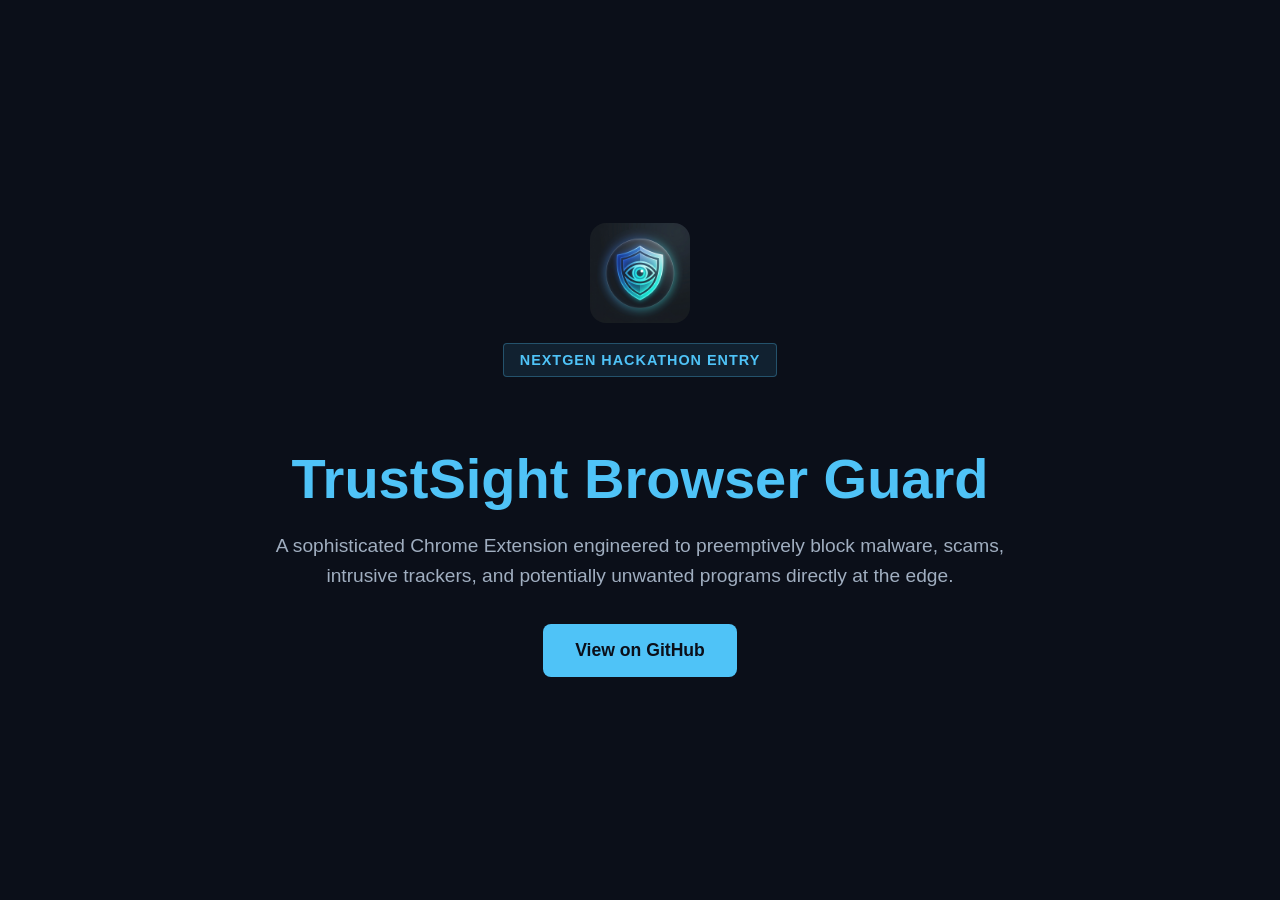
==== index.html @ f373fb14 "TrustSight Browser Guard - NextGen Hackathon Round 2" ====
<!DOCTYPE html>
<html lang="en">
<head>
    <meta charset="UTF-8">
    <meta name="viewport" content="width=device-width, initial-scale=1.0">
    <title>TrustSight Browser Guard</title>
    <style>
        body { margin: 0; font-family: -apple-system, BlinkMacSystemFont, "Segoe UI", Roboto, Helvetica, Arial, sans-serif; background: #0b0f19; color: white; display: flex; flex-direction: column; align-items: center; justify-content: center; height: 100vh; overflow: hidden; }
        .container { text-align: center; max-width: 800px; padding: 2rem; z-index: 2; }
        h1 { font-size: 3.5rem; font-weight: 800; margin-bottom: 1rem; color: #4fc3f7; }
        p { font-size: 1.2rem; color: #a0aec0; margin-bottom: 2rem; line-height: 1.6; }
        .shield-icon { width: 100px; height: 100px; color: #4fc3f7; margin-bottom: 1rem; animation: pulse 2s infinite; }
        @keyframes pulse { 0% { transform: scale(1); filter: drop-shadow(0 0 10px rgba(79, 195, 247, 0.5)); } 50% { transform: scale(1.05); filter: drop-shadow(0 0 25px rgba(79, 195, 247, 0.8)); } 100% { transform: scale(1); filter: drop-shadow(0 0 10px rgba(79, 195, 247, 0.5)); } }
        .btn { background: #4fc3f7; color: #0b0f19; padding: 1rem 2rem; font-size: 1.1rem; font-weight: bold; border-radius: 8px; text-decoration: none; display: inline-flex; align-items: center; gap: 8px; transition: background 0.2s; }
        .btn:hover { background: #29b6f6; }
        .badge { display: inline-block; background: rgba(79, 195, 247, 0.1); border: 1px solid rgba(79, 195, 247, 0.3); color: #4fc3f7; padding: 0.5rem 1rem; border-radius: 4px; font-size: 0.9rem; font-weight: bold; letter-spacing: 1px; margin-bottom: 2rem; }
    </style>
</head>
<body>
    <div class="container">
        <img src="assets/icons/icon.png" class="shield-icon" style="width: 100px; height: 100px; border-radius: 16px; margin-bottom: 1rem;" alt="logo" />
        <br>
        <span class="badge">NEXTGEN HACKATHON ENTRY</span>
        <h1>TrustSight Browser Guard</h1>
        <p>A sophisticated Chrome Extension engineered to preemptively block malware, scams, intrusive trackers, and potentially unwanted programs directly at the edge.</p>
        <a href="https://github.com" class="btn" target="_blank" rel="noopener">
            View on GitHub
        </a>
    </div>
</body>
</html>
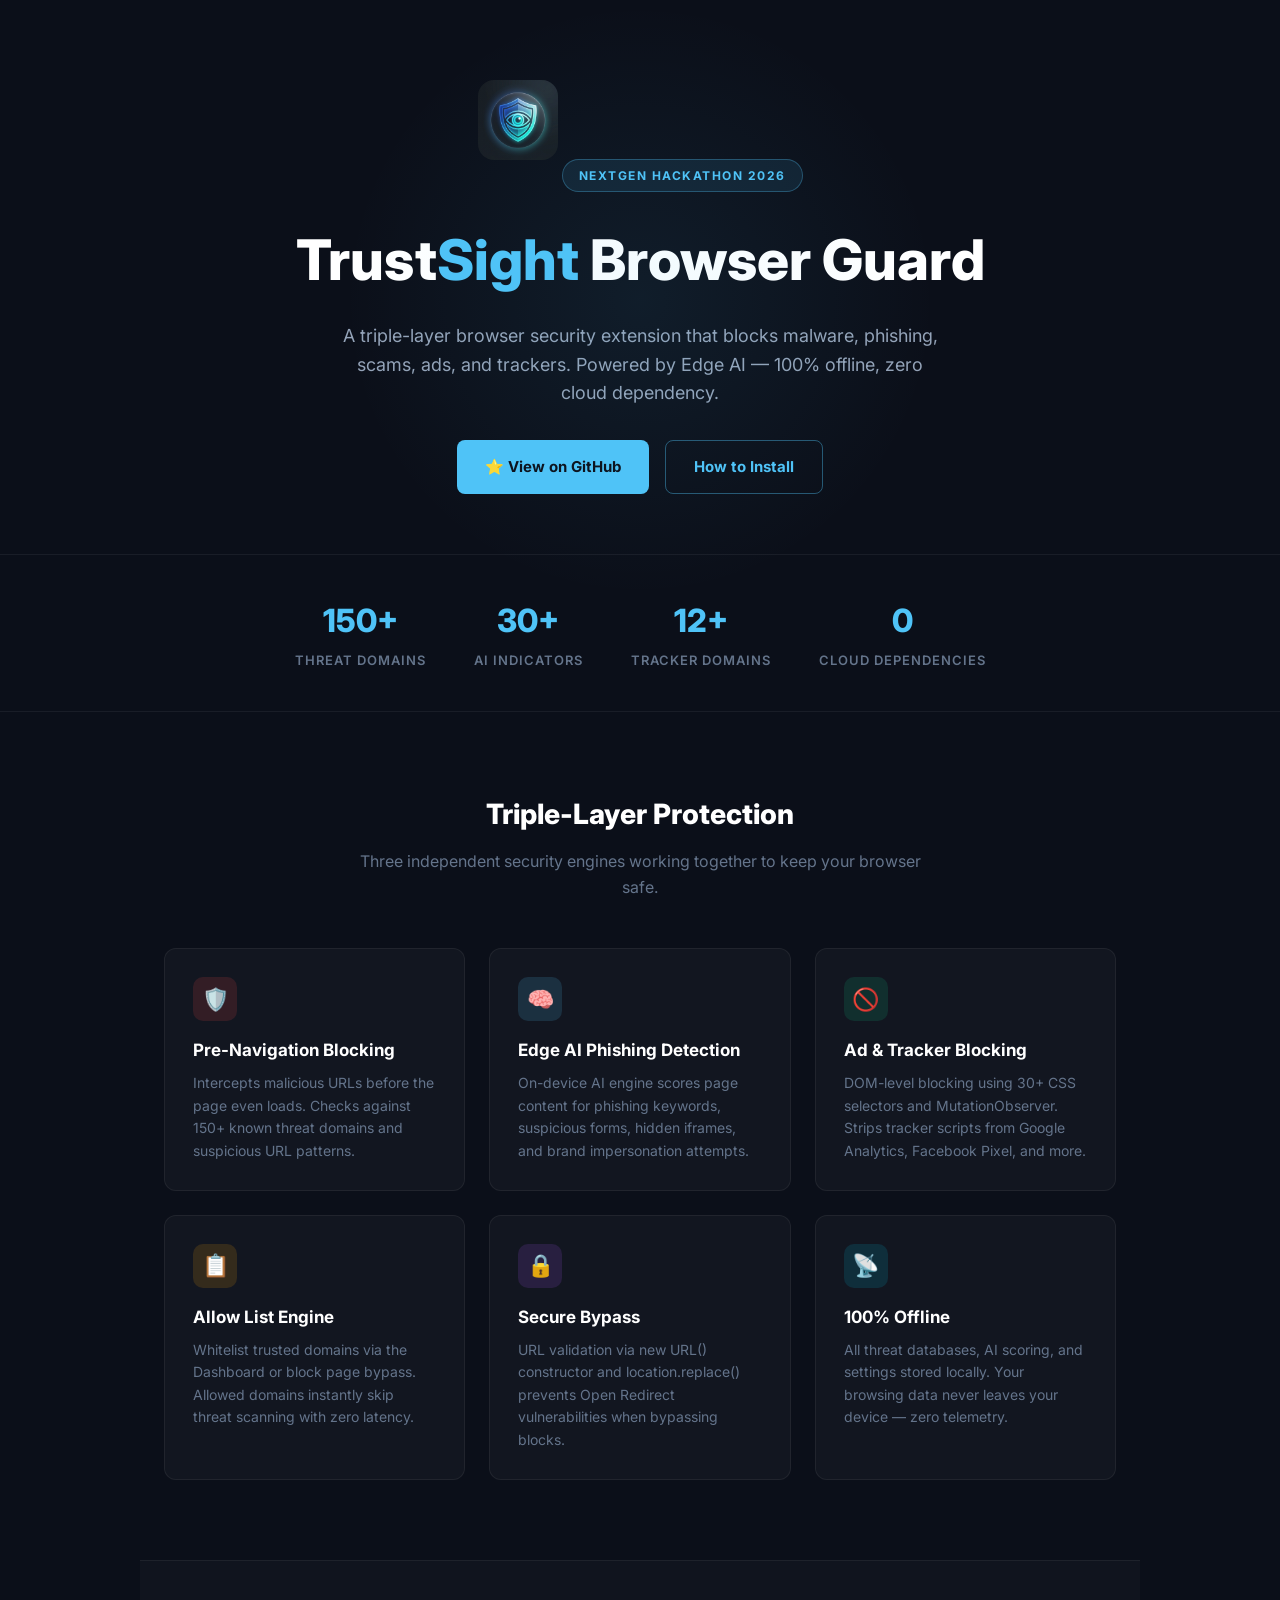
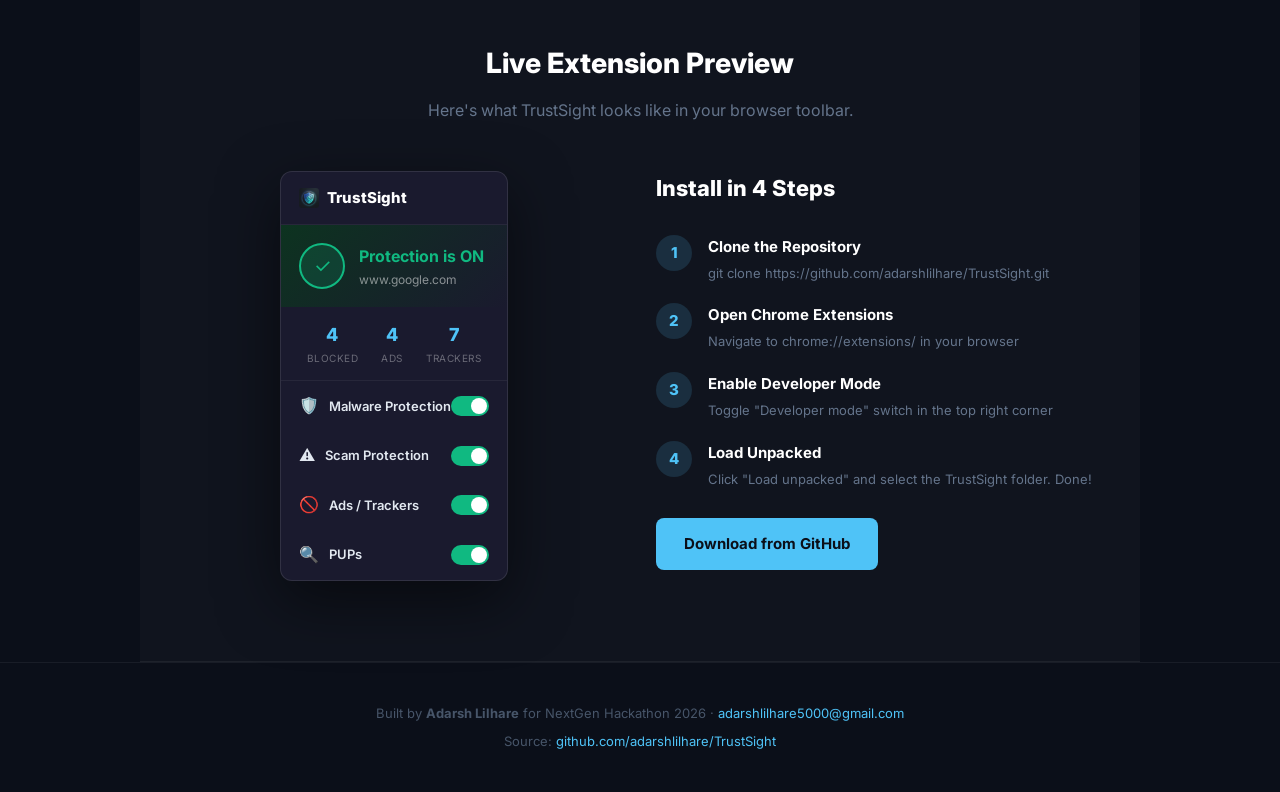
==== commit ee739115: "fix: Vercel static serving, redesigned landing page with live extension preview" ====
--- a/index.html
+++ b/index.html
@@ -3,29 +3,214 @@
 <head>
     <meta charset="UTF-8">
     <meta name="viewport" content="width=device-width, initial-scale=1.0">
-    <title>TrustSight Browser Guard</title>
+    <title>TrustSight Browser Guard — Protect Your Browser</title>
+    <meta name="description" content="TrustSight is a triple-layer browser security extension that blocks malware, phishing, scams, ads, and trackers using Edge AI.">
+    <link href="https://fonts.googleapis.com/css2?family=Inter:wght@400;500;600;700;800&display=swap" rel="stylesheet">
     <style>
-        body { margin: 0; font-family: -apple-system, BlinkMacSystemFont, "Segoe UI", Roboto, Helvetica, Arial, sans-serif; background: #0b0f19; color: white; display: flex; flex-direction: column; align-items: center; justify-content: center; height: 100vh; overflow: hidden; }
-        .container { text-align: center; max-width: 800px; padding: 2rem; z-index: 2; }
-        h1 { font-size: 3.5rem; font-weight: 800; margin-bottom: 1rem; color: #4fc3f7; }
-        p { font-size: 1.2rem; color: #a0aec0; margin-bottom: 2rem; line-height: 1.6; }
-        .shield-icon { width: 100px; height: 100px; color: #4fc3f7; margin-bottom: 1rem; animation: pulse 2s infinite; }
-        @keyframes pulse { 0% { transform: scale(1); filter: drop-shadow(0 0 10px rgba(79, 195, 247, 0.5)); } 50% { transform: scale(1.05); filter: drop-shadow(0 0 25px rgba(79, 195, 247, 0.8)); } 100% { transform: scale(1); filter: drop-shadow(0 0 10px rgba(79, 195, 247, 0.5)); } }
-        .btn { background: #4fc3f7; color: #0b0f19; padding: 1rem 2rem; font-size: 1.1rem; font-weight: bold; border-radius: 8px; text-decoration: none; display: inline-flex; align-items: center; gap: 8px; transition: background 0.2s; }
-        .btn:hover { background: #29b6f6; }
-        .badge { display: inline-block; background: rgba(79, 195, 247, 0.1); border: 1px solid rgba(79, 195, 247, 0.3); color: #4fc3f7; padding: 0.5rem 1rem; border-radius: 4px; font-size: 0.9rem; font-weight: bold; letter-spacing: 1px; margin-bottom: 2rem; }
+        * { margin: 0; padding: 0; box-sizing: border-box; }
+        body { font-family: 'Inter', system-ui, sans-serif; background: #0b0f19; color: #e2e8f0; line-height: 1.6; overflow-x: hidden; }
+        
+        /* Hero */
+        .hero { text-align: center; padding: 80px 20px 60px; position: relative; }
+        .hero::before { content: ''; position: absolute; top: 0; left: 50%; transform: translateX(-50%); width: 600px; height: 600px; background: radial-gradient(circle, rgba(79,195,247,0.08) 0%, transparent 70%); pointer-events: none; }
+        .hero-logo { width: 80px; height: 80px; border-radius: 16px; margin-bottom: 20px; animation: pulse 3s infinite; }
+        @keyframes pulse { 0%,100% { filter: drop-shadow(0 0 15px rgba(79,195,247,0.4)); } 50% { filter: drop-shadow(0 0 30px rgba(79,195,247,0.7)); transform: scale(1.03); } }
+        .badge { display: inline-block; background: rgba(79,195,247,0.1); border: 1px solid rgba(79,195,247,0.3); color: #4fc3f7; padding: 6px 16px; border-radius: 20px; font-size: 12px; font-weight: 700; letter-spacing: 1.5px; margin-bottom: 24px; text-transform: uppercase; }
+        h1 { font-size: clamp(2rem, 5vw, 3.5rem); font-weight: 800; color: #ffffff; margin-bottom: 16px; }
+        h1 span { color: #4fc3f7; }
+        .hero-desc { font-size: 18px; color: #94a3b8; max-width: 600px; margin: 0 auto 32px; }
+        .btn-group { display: flex; gap: 16px; justify-content: center; flex-wrap: wrap; }
+        .btn { padding: 14px 28px; border-radius: 8px; font-size: 15px; font-weight: 700; text-decoration: none; display: inline-flex; align-items: center; gap: 8px; transition: all 0.2s; border: none; cursor: pointer; }
+        .btn-primary { background: #4fc3f7; color: #0b0f19; }
+        .btn-primary:hover { background: #29b6f6; transform: translateY(-2px); box-shadow: 0 8px 25px rgba(79,195,247,0.3); }
+        .btn-outline { background: transparent; color: #4fc3f7; border: 1.5px solid rgba(79,195,247,0.4); }
+        .btn-outline:hover { border-color: #4fc3f7; background: rgba(79,195,247,0.08); }
+
+        /* Stats */
+        .stats-bar { display: flex; justify-content: center; gap: 48px; padding: 40px 20px; border-top: 1px solid rgba(255,255,255,0.06); border-bottom: 1px solid rgba(255,255,255,0.06); flex-wrap: wrap; }
+        .stat { text-align: center; }
+        .stat-num { font-size: 32px; font-weight: 800; color: #4fc3f7; }
+        .stat-label { font-size: 13px; color: #64748b; font-weight: 600; text-transform: uppercase; letter-spacing: 1px; margin-top: 4px; }
+
+        /* Section */
+        .section { max-width: 1000px; margin: 0 auto; padding: 80px 24px; }
+        .section-title { font-size: 28px; font-weight: 800; color: #fff; text-align: center; margin-bottom: 12px; }
+        .section-desc { font-size: 16px; color: #64748b; text-align: center; margin-bottom: 48px; max-width: 600px; margin-left: auto; margin-right: auto; }
+
+        /* Features Grid */
+        .features { display: grid; grid-template-columns: repeat(auto-fit, minmax(280px, 1fr)); gap: 24px; }
+        .feature-card { background: rgba(255,255,255,0.03); border: 1px solid rgba(255,255,255,0.06); border-radius: 12px; padding: 28px; transition: all 0.3s; }
+        .feature-card:hover { border-color: rgba(79,195,247,0.3); transform: translateY(-4px); box-shadow: 0 12px 40px rgba(0,0,0,0.3); }
+        .feature-icon { width: 44px; height: 44px; border-radius: 10px; display: flex; align-items: center; justify-content: center; margin-bottom: 16px; font-size: 22px; }
+        .feature-icon.red { background: rgba(239,68,68,0.15); color: #ef4444; }
+        .feature-icon.green { background: rgba(16,185,129,0.15); color: #10b981; }
+        .feature-icon.blue { background: rgba(79,195,247,0.15); color: #4fc3f7; }
+        .feature-icon.amber { background: rgba(245,158,11,0.15); color: #f59e0b; }
+        .feature-icon.purple { background: rgba(168,85,247,0.15); color: #a855f7; }
+        .feature-icon.cyan { background: rgba(6,182,212,0.15); color: #06b6d4; }
+        .feature-title { font-size: 17px; font-weight: 700; color: #fff; margin-bottom: 8px; }
+        .feature-text { font-size: 14px; color: #64748b; line-height: 1.6; }
+
+        /* Extension Preview */
+        .preview-section { background: rgba(255,255,255,0.02); border-top: 1px solid rgba(255,255,255,0.06); border-bottom: 1px solid rgba(255,255,255,0.06); }
+        .preview-grid { display: grid; grid-template-columns: repeat(auto-fit, minmax(300px, 1fr)); gap: 32px; align-items: start; }
+        
+        /* Mock Extension Popup */
+        .mock-popup { background: #1a1a2e; border-radius: 12px; overflow: hidden; border: 1px solid rgba(255,255,255,0.1); max-width: 370px; margin: 0 auto; box-shadow: 0 20px 60px rgba(0,0,0,0.5); }
+        .mock-header { display: flex; align-items: center; gap: 8px; padding: 14px 18px; border-bottom: 1px solid rgba(255,255,255,0.06); }
+        .mock-header img { width: 20px; height: 20px; border-radius: 3px; }
+        .mock-header span { font-size: 15px; font-weight: 800; color: #fff; }
+        .mock-status { display: flex; align-items: center; gap: 14px; padding: 18px; background: linear-gradient(135deg, #0d3320 0%, #1a1a2e 100%); }
+        .mock-status-icon { width: 46px; height: 46px; border-radius: 50%; background: rgba(16,185,129,0.15); border: 2px solid #10b981; display: flex; align-items: center; justify-content: center; font-size: 20px; color: #10b981; flex-shrink: 0; }
+        .mock-status-title { font-size: 16px; font-weight: 700; color: #10b981; }
+        .mock-status-desc { font-size: 12px; color: rgba(255,255,255,0.5); }
+        .mock-stats { display: flex; justify-content: space-around; padding: 14px; border-bottom: 1px solid rgba(255,255,255,0.06); }
+        .mock-stat { text-align: center; }
+        .mock-stat-num { font-size: 18px; font-weight: 800; color: #4fc3f7; }
+        .mock-stat-label { font-size: 10px; color: rgba(255,255,255,0.35); text-transform: uppercase; letter-spacing: 0.5px; }
+        .mock-toggle-row { display: flex; align-items: center; justify-content: space-between; padding: 12px 18px; }
+        .mock-toggle-label { display: flex; align-items: center; gap: 10px; }
+        .mock-toggle-icon { font-size: 16px; }
+        .mock-toggle-name { font-size: 13px; font-weight: 600; color: #e2e8f0; }
+        .mock-toggle { width: 38px; height: 20px; background: #10b981; border-radius: 10px; position: relative; }
+        .mock-toggle::after { content: ''; position: absolute; width: 16px; height: 16px; background: white; border-radius: 50%; top: 2px; right: 2px; }
+
+        /* Install Steps */
+        .steps { display: flex; flex-direction: column; gap: 20px; }
+        .step { display: flex; gap: 16px; align-items: flex-start; }
+        .step-num { width: 36px; height: 36px; border-radius: 50%; background: rgba(79,195,247,0.15); color: #4fc3f7; display: flex; align-items: center; justify-content: center; font-weight: 800; font-size: 15px; flex-shrink: 0; }
+        .step-content h4 { font-size: 15px; font-weight: 700; color: #fff; margin-bottom: 4px; }
+        .step-content p { font-size: 13px; color: #64748b; }
+
+        /* Footer */
+        .footer { text-align: center; padding: 40px 20px; border-top: 1px solid rgba(255,255,255,0.06); }
+        .footer p { font-size: 13px; color: #475569; }
+        .footer a { color: #4fc3f7; text-decoration: none; }
+
+        /* Responsive */
+        @media (max-width: 768px) {
+            .stats-bar { gap: 24px; }
+            .preview-grid { grid-template-columns: 1fr; }
+        }
     </style>
 </head>
 <body>
-    <div class="container">
-        <img src="assets/icons/icon.png" class="shield-icon" style="width: 100px; height: 100px; border-radius: 16px; margin-bottom: 1rem;" alt="logo" />
-        <br>
-        <span class="badge">NEXTGEN HACKATHON ENTRY</span>
-        <h1>TrustSight Browser Guard</h1>
-        <p>A sophisticated Chrome Extension engineered to preemptively block malware, scams, intrusive trackers, and potentially unwanted programs directly at the edge.</p>
-        <a href="https://github.com" class="btn" target="_blank" rel="noopener">
-            View on GitHub
-        </a>
+
+    <!-- Hero -->
+    <section class="hero">
+        <img src="assets/icons/icon.png" class="hero-logo" alt="TrustSight Logo" />
+        <div class="badge">NextGen Hackathon 2026</div>
+        <h1>Trust<span>Sight</span> Browser Guard</h1>
+        <p class="hero-desc">A triple-layer browser security extension that blocks malware, phishing, scams, ads, and trackers. Powered by Edge AI — 100% offline, zero cloud dependency.</p>
+        <div class="btn-group">
+            <a href="https://github.com/adarshlilhare/TrustSight" class="btn btn-primary" target="_blank">
+                ⭐ View on GitHub
+            </a>
+            <a href="#install" class="btn btn-outline">How to Install</a>
+        </div>
+    </section>
+
+    <!-- Stats -->
+    <div class="stats-bar">
+        <div class="stat"><div class="stat-num">150+</div><div class="stat-label">Threat Domains</div></div>
+        <div class="stat"><div class="stat-num">30+</div><div class="stat-label">AI Indicators</div></div>
+        <div class="stat"><div class="stat-num">12+</div><div class="stat-label">Tracker Domains</div></div>
+        <div class="stat"><div class="stat-num">0</div><div class="stat-label">Cloud Dependencies</div></div>
     </div>
+
+    <!-- Features -->
+    <section class="section">
+        <h2 class="section-title">Triple-Layer Protection</h2>
+        <p class="section-desc">Three independent security engines working together to keep your browser safe.</p>
+        <div class="features">
+            <div class="feature-card">
+                <div class="feature-icon red">🛡️</div>
+                <h3 class="feature-title">Pre-Navigation Blocking</h3>
+                <p class="feature-text">Intercepts malicious URLs before the page even loads. Checks against 150+ known threat domains and suspicious URL patterns.</p>
+            </div>
+            <div class="feature-card">
+                <div class="feature-icon blue">🧠</div>
+                <h3 class="feature-title">Edge AI Phishing Detection</h3>
+                <p class="feature-text">On-device AI engine scores page content for phishing keywords, suspicious forms, hidden iframes, and brand impersonation attempts.</p>
+            </div>
+            <div class="feature-card">
+                <div class="feature-icon green">🚫</div>
+                <h3 class="feature-title">Ad & Tracker Blocking</h3>
+                <p class="feature-text">DOM-level blocking using 30+ CSS selectors and MutationObserver. Strips tracker scripts from Google Analytics, Facebook Pixel, and more.</p>
+            </div>
+            <div class="feature-card">
+                <div class="feature-icon amber">📋</div>
+                <h3 class="feature-title">Allow List Engine</h3>
+                <p class="feature-text">Whitelist trusted domains via the Dashboard or block page bypass. Allowed domains instantly skip threat scanning with zero latency.</p>
+            </div>
+            <div class="feature-card">
+                <div class="feature-icon purple">🔒</div>
+                <h3 class="feature-title">Secure Bypass</h3>
+                <p class="feature-text">URL validation via new URL() constructor and location.replace() prevents Open Redirect vulnerabilities when bypassing blocks.</p>
+            </div>
+            <div class="feature-card">
+                <div class="feature-icon cyan">📡</div>
+                <h3 class="feature-title">100% Offline</h3>
+                <p class="feature-text">All threat databases, AI scoring, and settings stored locally. Your browsing data never leaves your device — zero telemetry.</p>
+            </div>
+        </div>
+    </section>
+
+    <!-- Extension Preview -->
+    <section class="section preview-section">
+        <h2 class="section-title">Live Extension Preview</h2>
+        <p class="section-desc">Here's what TrustSight looks like in your browser toolbar.</p>
+        <div class="preview-grid">
+            <div class="mock-popup">
+                <div class="mock-header">
+                    <img src="assets/icons/icon.png" alt="icon" />
+                    <span>TrustSight</span>
+                </div>
+                <div class="mock-status">
+                    <div class="mock-status-icon">✓</div>
+                    <div>
+                        <div class="mock-status-title">Protection is ON</div>
+                        <div class="mock-status-desc">www.google.com</div>
+                    </div>
+                </div>
+                <div class="mock-stats">
+                    <div class="mock-stat"><div class="mock-stat-num">4</div><div class="mock-stat-label">Blocked</div></div>
+                    <div class="mock-stat"><div class="mock-stat-num">4</div><div class="mock-stat-label">Ads</div></div>
+                    <div class="mock-stat"><div class="mock-stat-num">7</div><div class="mock-stat-label">Trackers</div></div>
+                </div>
+                <div class="mock-toggle-row"><div class="mock-toggle-label"><span class="mock-toggle-icon">🛡️</span><span class="mock-toggle-name">Malware Protection</span></div><div class="mock-toggle"></div></div>
+                <div class="mock-toggle-row"><div class="mock-toggle-label"><span class="mock-toggle-icon">⚠️</span><span class="mock-toggle-name">Scam Protection</span></div><div class="mock-toggle"></div></div>
+                <div class="mock-toggle-row"><div class="mock-toggle-label"><span class="mock-toggle-icon">🚫</span><span class="mock-toggle-name">Ads / Trackers</span></div><div class="mock-toggle"></div></div>
+                <div class="mock-toggle-row" style="border-bottom: none;"><div class="mock-toggle-label"><span class="mock-toggle-icon">🔍</span><span class="mock-toggle-name">PUPs</span></div><div class="mock-toggle"></div></div>
+            </div>
+            <div class="steps" id="install">
+                <h3 style="font-size: 22px; font-weight: 800; color: #fff; margin-bottom: 8px;">Install in 4 Steps</h3>
+                <div class="step">
+                    <div class="step-num">1</div>
+                    <div class="step-content"><h4>Clone the Repository</h4><p>git clone https://github.com/adarshlilhare/TrustSight.git</p></div>
+                </div>
+                <div class="step">
+                    <div class="step-num">2</div>
+                    <div class="step-content"><h4>Open Chrome Extensions</h4><p>Navigate to chrome://extensions/ in your browser</p></div>
+                </div>
+                <div class="step">
+                    <div class="step-num">3</div>
+                    <div class="step-content"><h4>Enable Developer Mode</h4><p>Toggle "Developer mode" switch in the top right corner</p></div>
+                </div>
+                <div class="step">
+                    <div class="step-num">4</div>
+                    <div class="step-content"><h4>Load Unpacked</h4><p>Click "Load unpacked" and select the TrustSight folder. Done!</p></div>
+                </div>
+                <a href="https://github.com/adarshlilhare/TrustSight" class="btn btn-primary" target="_blank" style="align-self: flex-start; margin-top: 8px;">Download from GitHub</a>
+            </div>
+        </div>
+    </section>
+
+    <!-- Footer -->
+    <footer class="footer">
+        <p>Built by <strong>Adarsh Lilhare</strong> for NextGen Hackathon 2026 · <a href="mailto:adarshlilhare5000@gmail.com">adarshlilhare5000@gmail.com</a></p>
+        <p style="margin-top: 8px;">Source: <a href="https://github.com/adarshlilhare/TrustSight" target="_blank">github.com/adarshlilhare/TrustSight</a></p>
+    </footer>
+
 </body>
 </html>
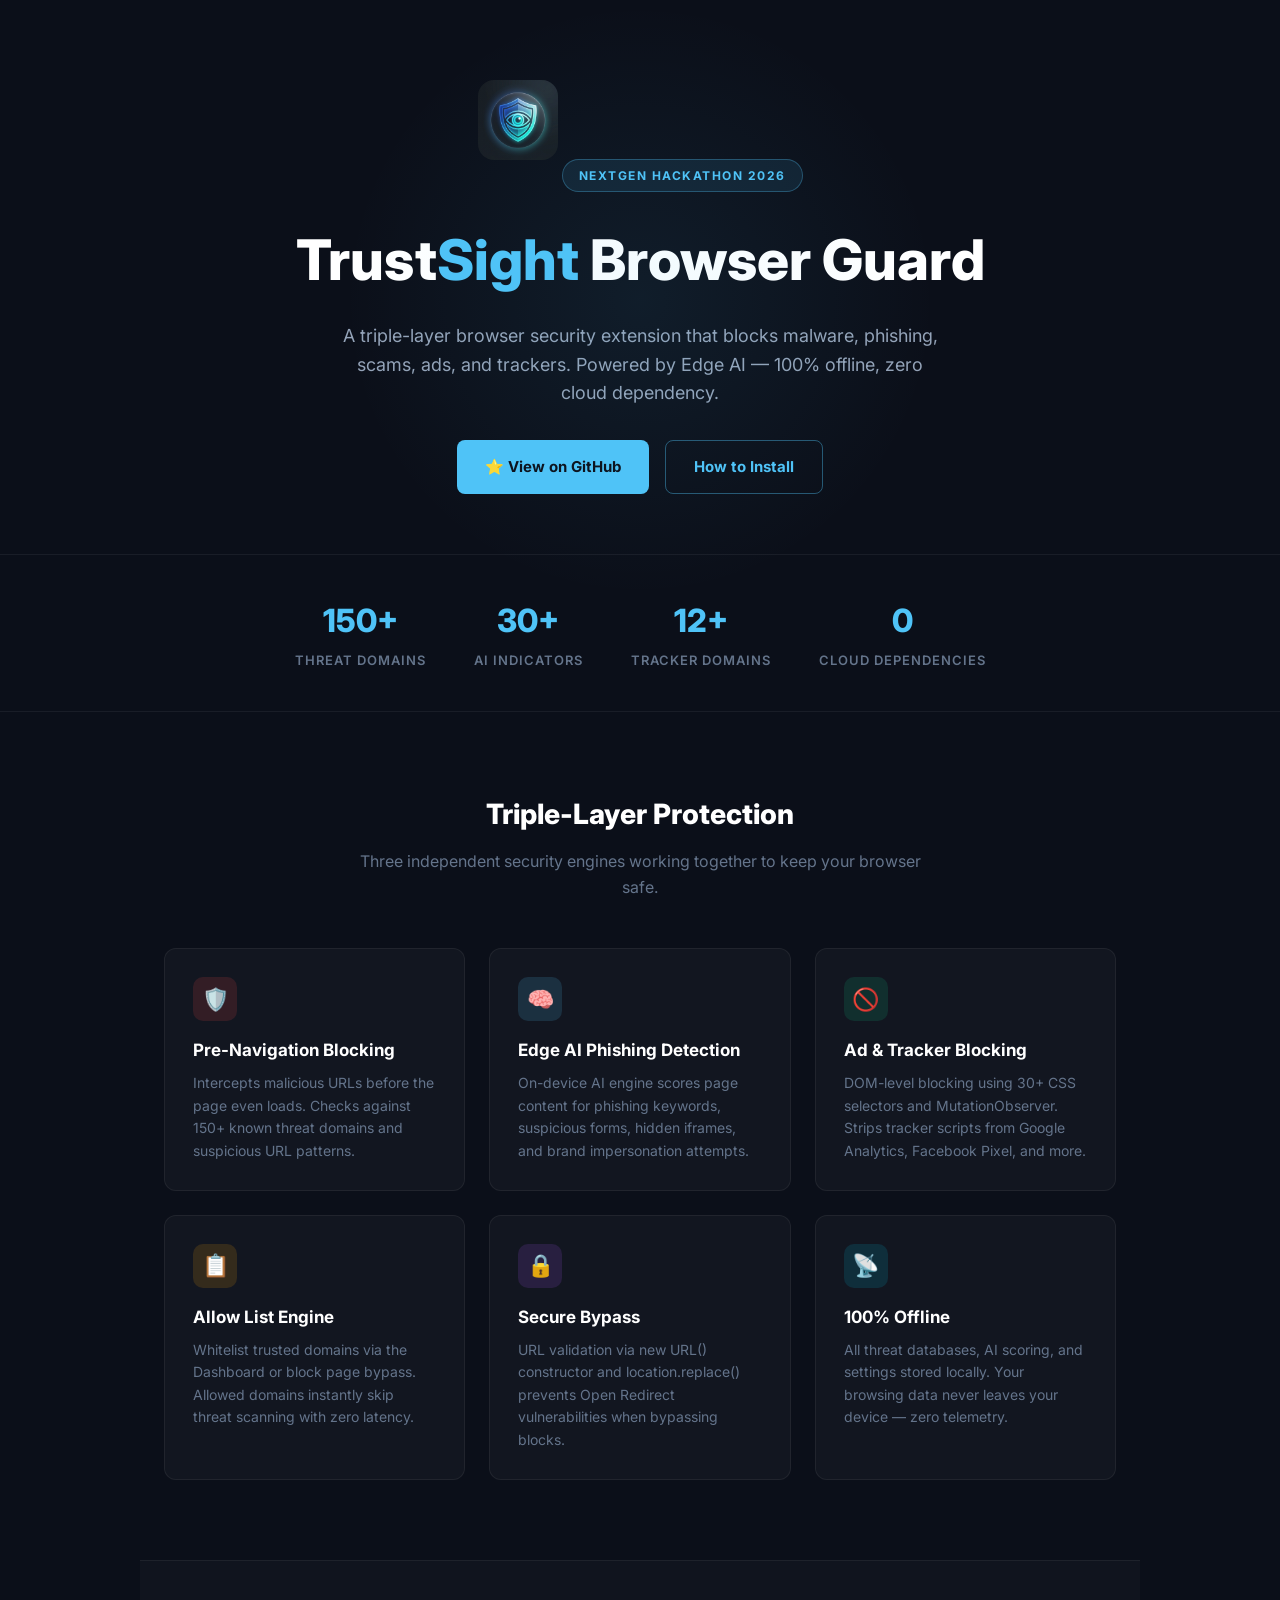
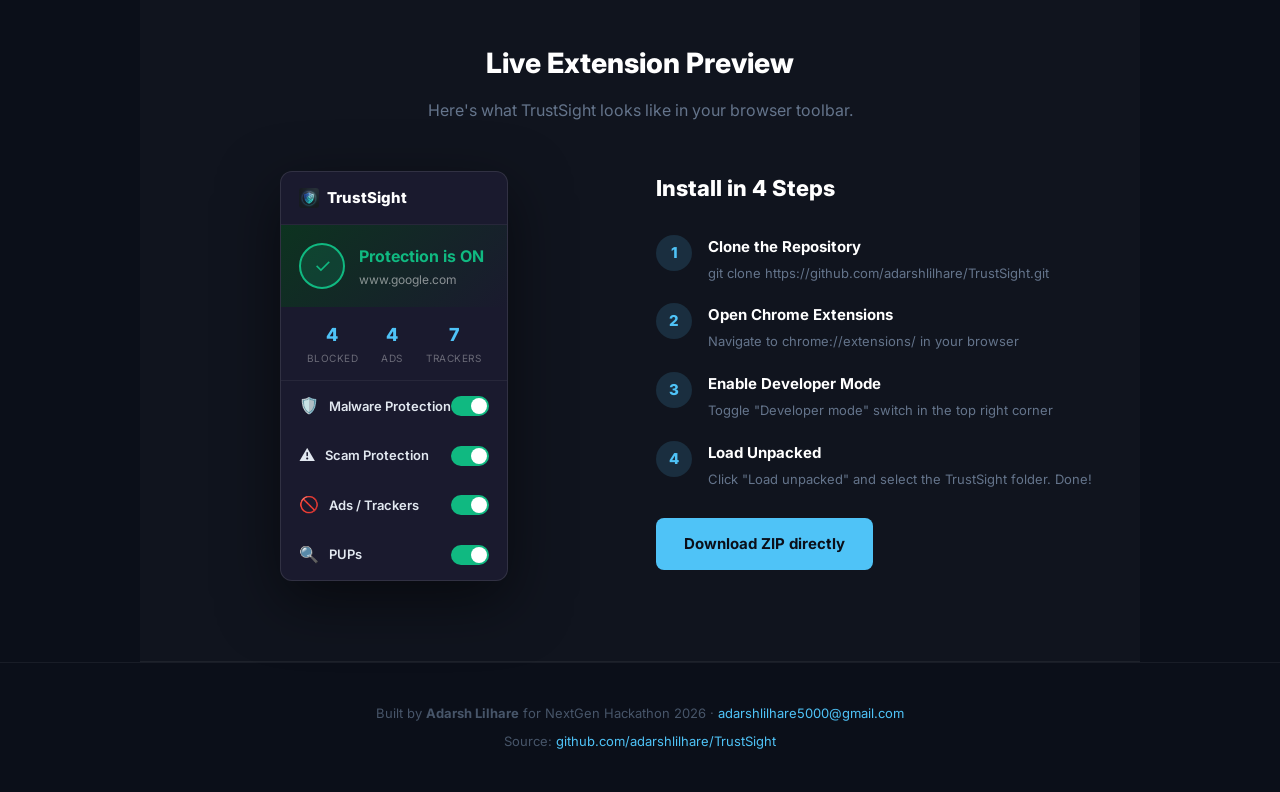
==== commit 19f49d72: "fix: added favicon and direct download zip link for vercel landing page" ====
--- a/index.html
+++ b/index.html
@@ -5,6 +5,7 @@
     <meta name="viewport" content="width=device-width, initial-scale=1.0">
     <title>TrustSight Browser Guard — Protect Your Browser</title>
     <meta name="description" content="TrustSight is a triple-layer browser security extension that blocks malware, phishing, scams, ads, and trackers using Edge AI.">
+    <link rel="icon" type="image/png" href="assets/icons/icon.png">
     <link href="https://fonts.googleapis.com/css2?family=Inter:wght@400;500;600;700;800&display=swap" rel="stylesheet">
     <style>
         * { margin: 0; padding: 0; box-sizing: border-box; }
@@ -201,7 +202,7 @@
                     <div class="step-num">4</div>
                     <div class="step-content"><h4>Load Unpacked</h4><p>Click "Load unpacked" and select the TrustSight folder. Done!</p></div>
                 </div>
-                <a href="https://github.com/adarshlilhare/TrustSight" class="btn btn-primary" target="_blank" style="align-self: flex-start; margin-top: 8px;">Download from GitHub</a>
+                <a href="https://github.com/adarshlilhare/TrustSight/archive/refs/heads/master.zip" class="btn btn-primary" style="align-self: flex-start; margin-top: 8px;">Download ZIP directly</a>
             </div>
         </div>
     </section>
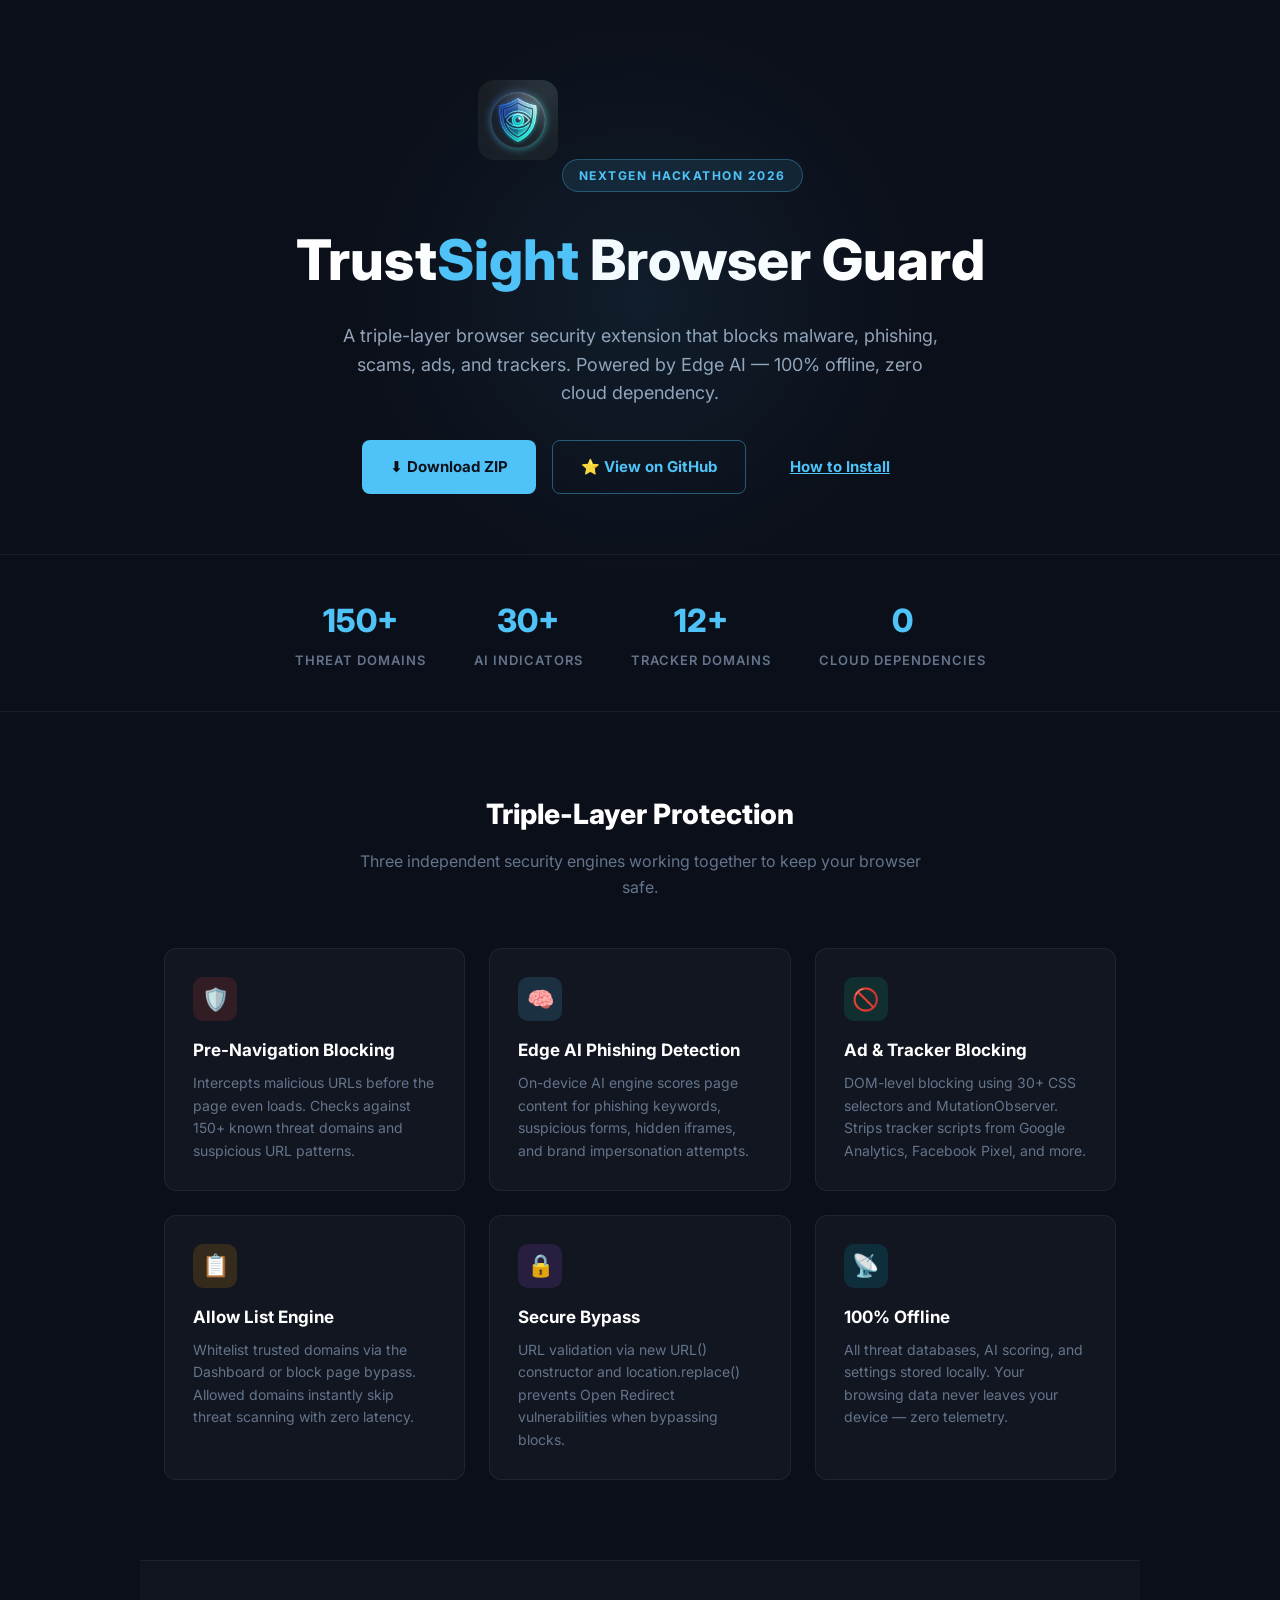
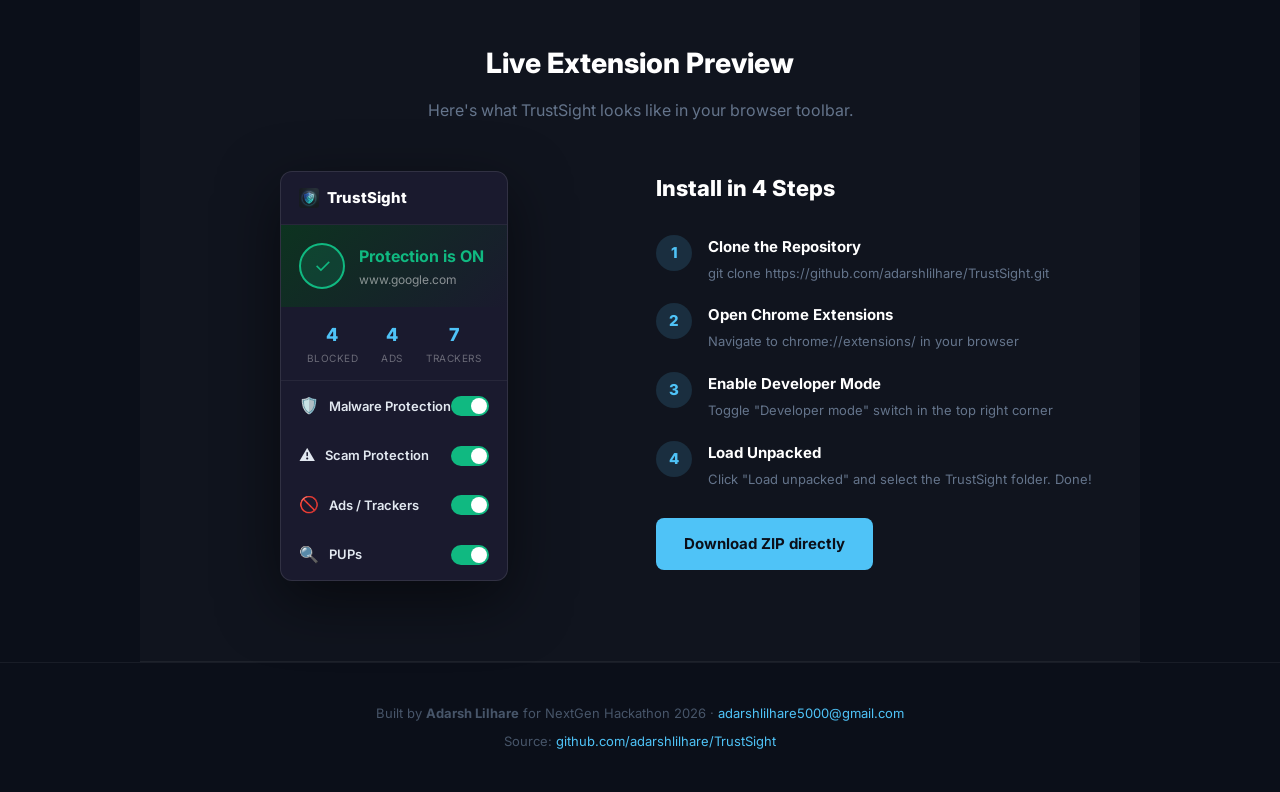
==== commit de13de3c: "feat: move download ZIP button to hero section" ====
--- a/index.html
+++ b/index.html
@@ -104,10 +104,13 @@
         <h1>Trust<span>Sight</span> Browser Guard</h1>
         <p class="hero-desc">A triple-layer browser security extension that blocks malware, phishing, scams, ads, and trackers. Powered by Edge AI — 100% offline, zero cloud dependency.</p>
         <div class="btn-group">
-            <a href="https://github.com/adarshlilhare/TrustSight" class="btn btn-primary" target="_blank">
+            <a href="https://github.com/adarshlilhare/TrustSight/archive/refs/heads/master.zip" class="btn btn-primary">
+                ⬇️ Download ZIP
+            </a>
+            <a href="https://github.com/adarshlilhare/TrustSight" class="btn btn-outline" target="_blank">
                 ⭐ View on GitHub
             </a>
-            <a href="#install" class="btn btn-outline">How to Install</a>
+            <a href="#install" class="btn btn-outline" style="border: none; text-decoration: underline;">How to Install</a>
         </div>
     </section>
 
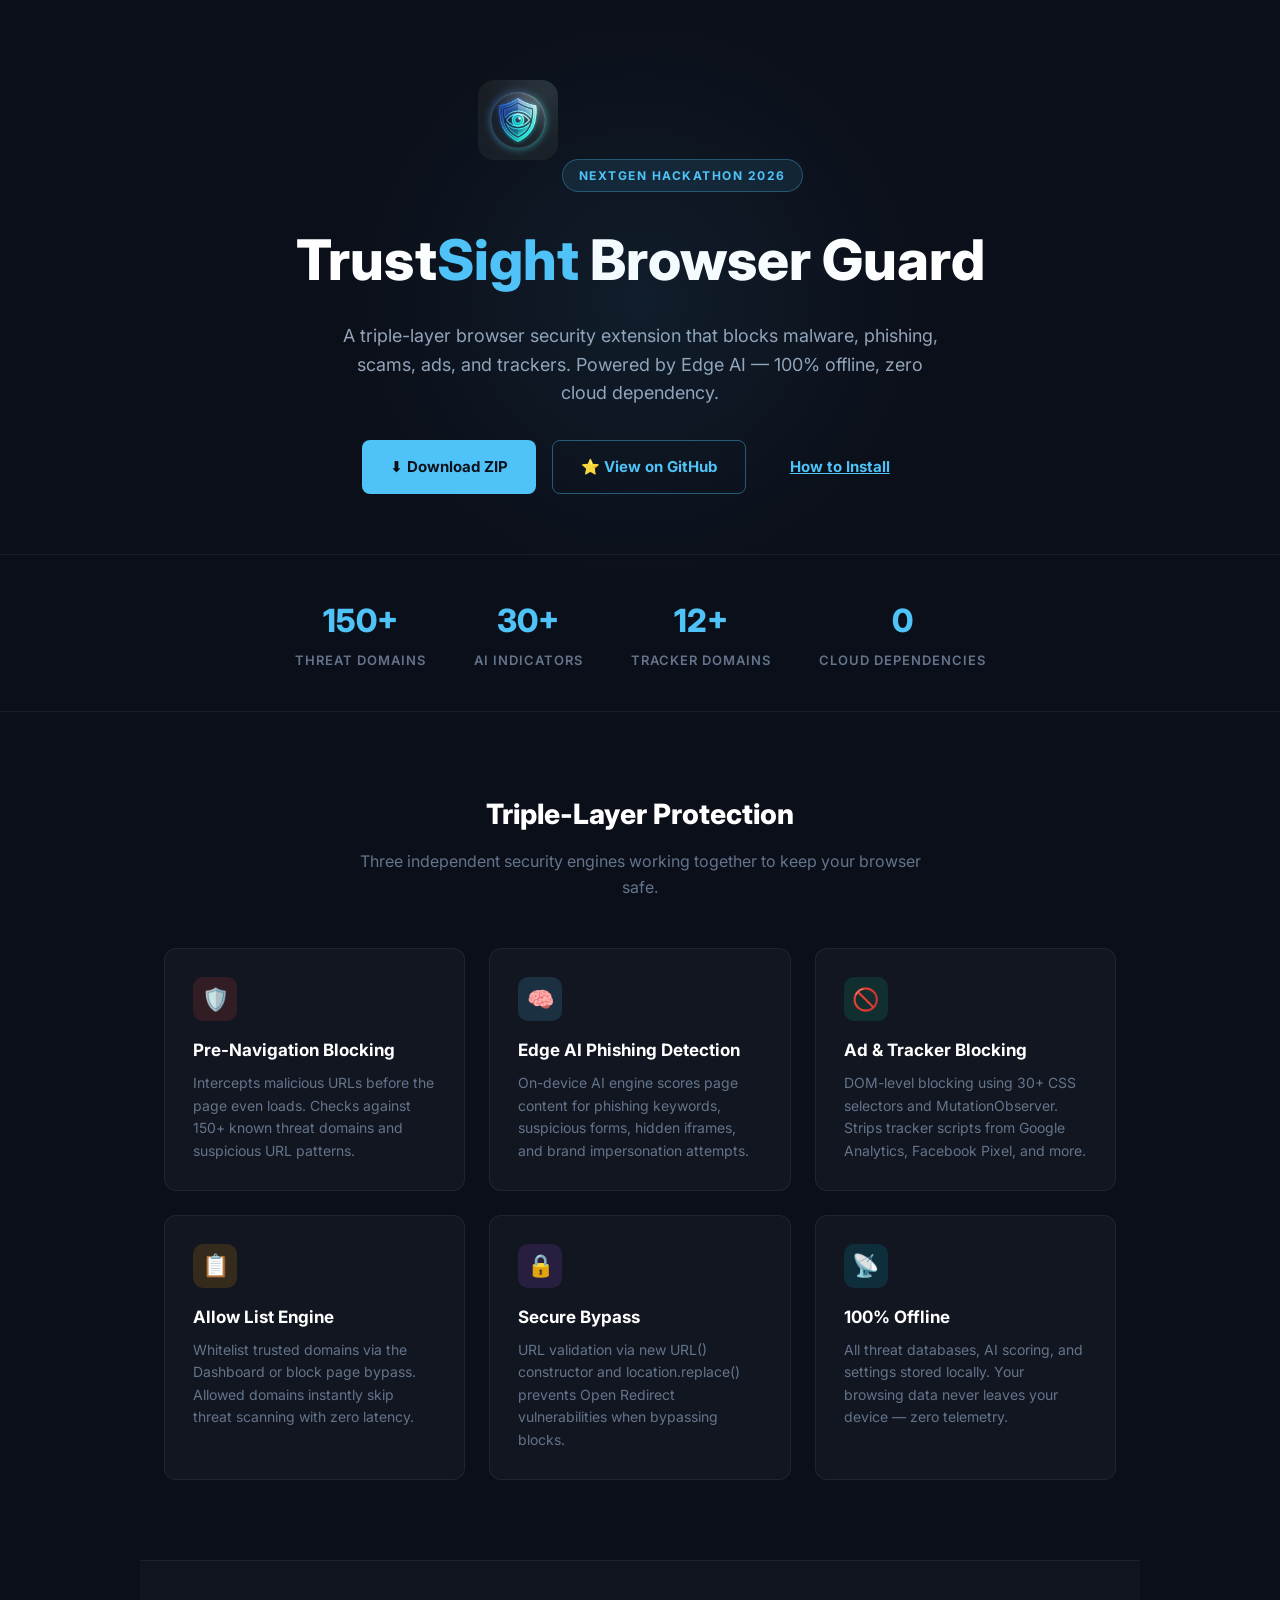
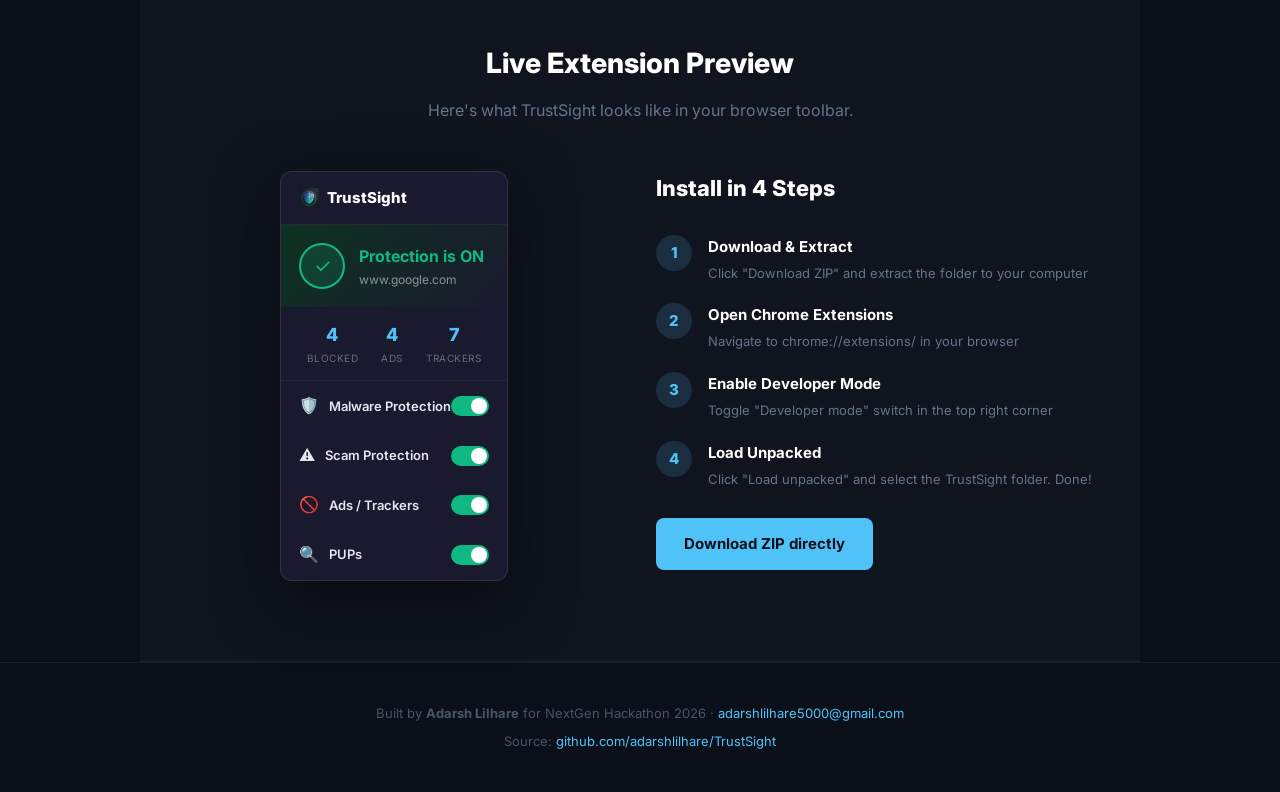
==== commit 64face84: "docs: update installation steps to reflect zip download" ====
--- a/index.html
+++ b/index.html
@@ -191,7 +191,7 @@
                 <h3 style="font-size: 22px; font-weight: 800; color: #fff; margin-bottom: 8px;">Install in 4 Steps</h3>
                 <div class="step">
                     <div class="step-num">1</div>
-                    <div class="step-content"><h4>Clone the Repository</h4><p>git clone https://github.com/adarshlilhare/TrustSight.git</p></div>
+                    <div class="step-content"><h4>Download & Extract</h4><p>Click "Download ZIP" and extract the folder to your computer</p></div>
                 </div>
                 <div class="step">
                     <div class="step-num">2</div>
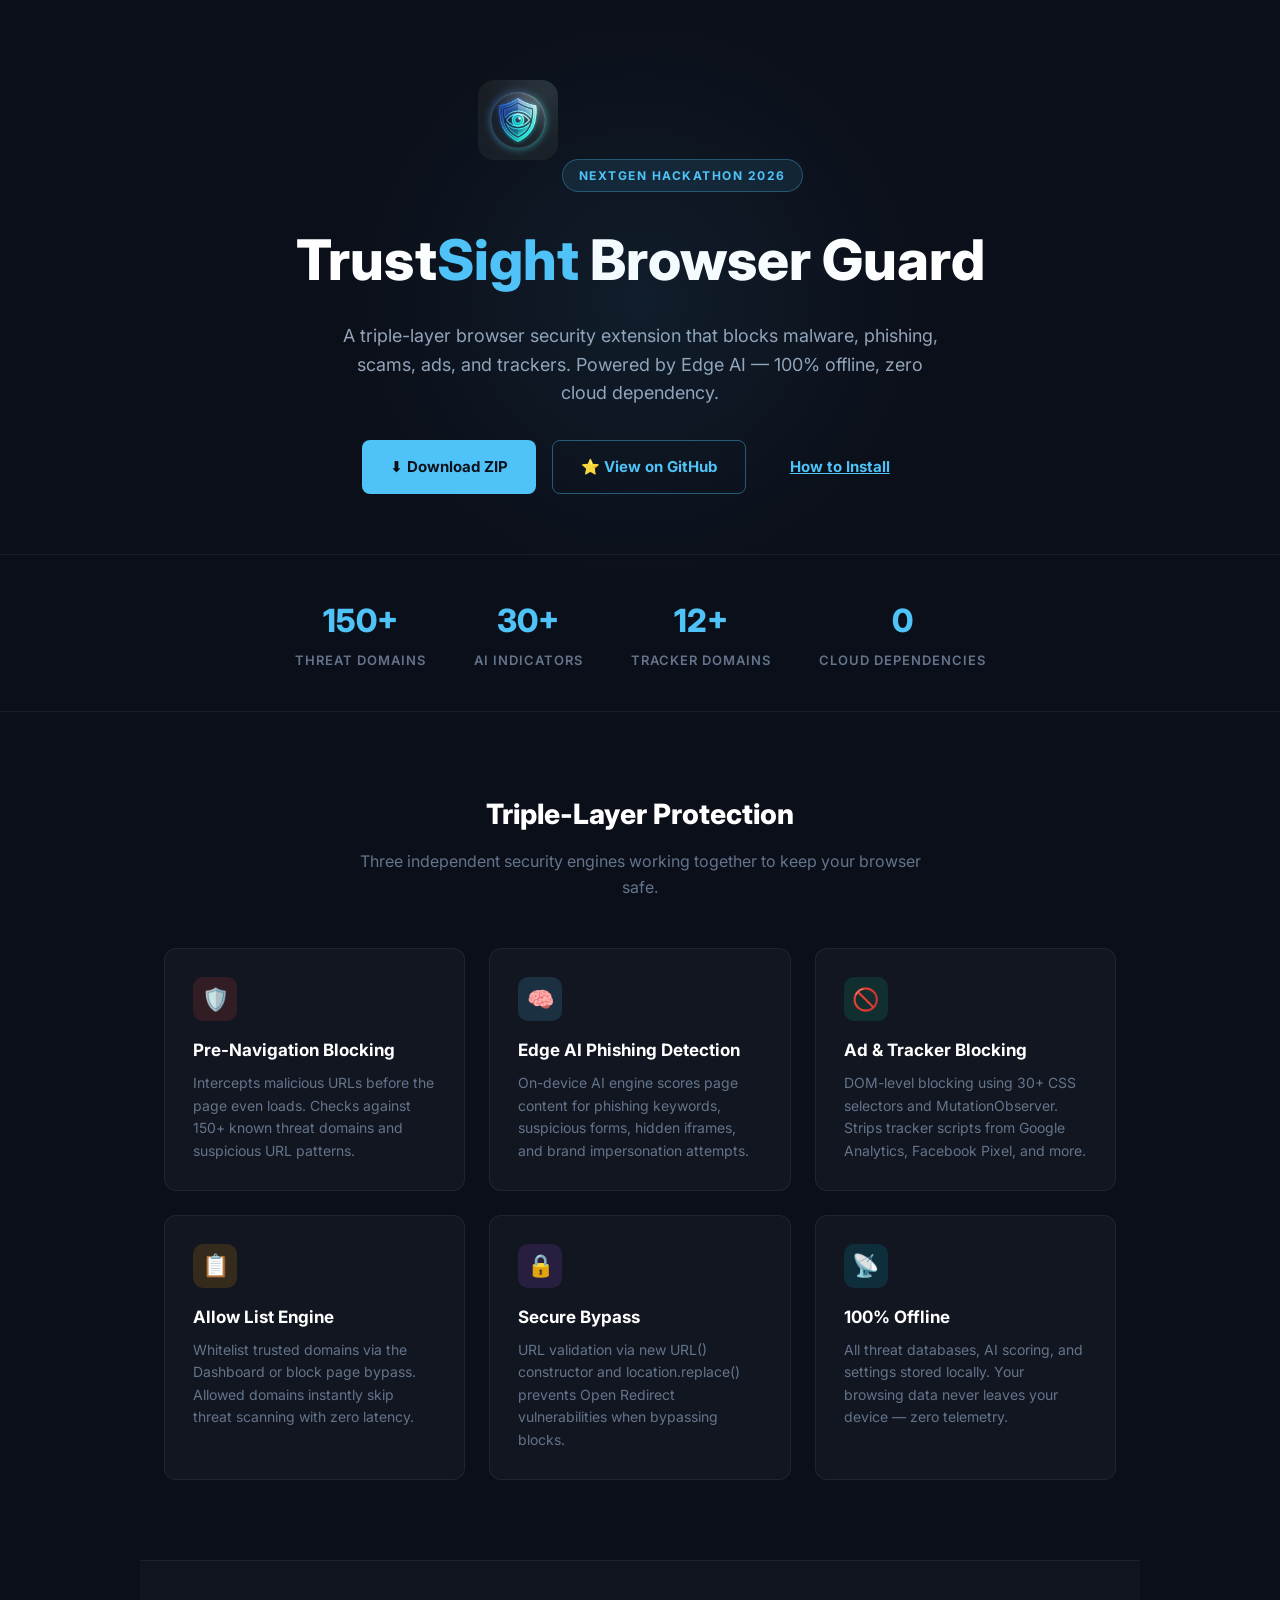
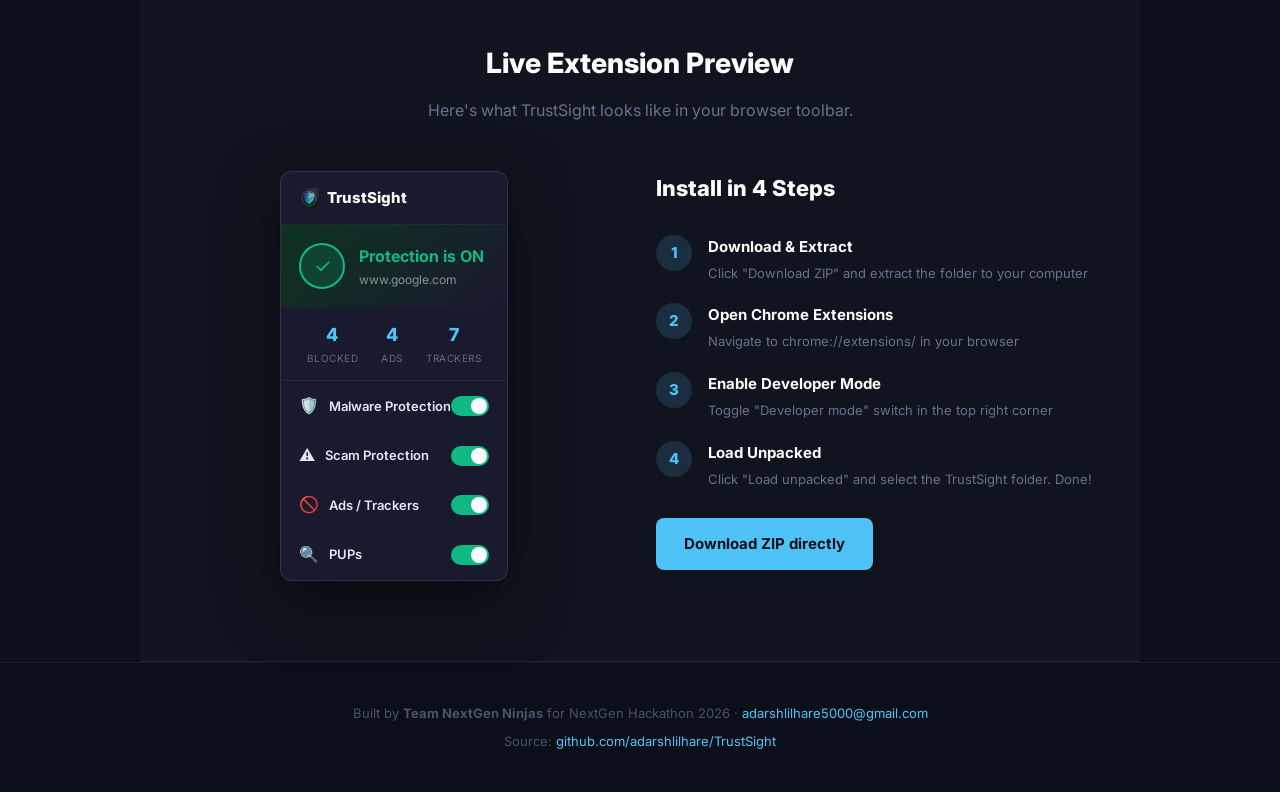
==== commit 1416065f: "chore: update footer author to Team NextGen Ninjas" ====
--- a/index.html
+++ b/index.html
@@ -210,9 +210,8 @@
         </div>
     </section>
 
-    <!-- Footer -->
     <footer class="footer">
-        <p>Built by <strong>Adarsh Lilhare</strong> for NextGen Hackathon 2026 · <a href="mailto:adarshlilhare5000@gmail.com">adarshlilhare5000@gmail.com</a></p>
+        <p>Built by <strong>Team NextGen Ninjas</strong> for NextGen Hackathon 2026 · <a href="mailto:adarshlilhare5000@gmail.com">adarshlilhare5000@gmail.com</a></p>
         <p style="margin-top: 8px;">Source: <a href="https://github.com/adarshlilhare/TrustSight" target="_blank">github.com/adarshlilhare/TrustSight</a></p>
     </footer>
 
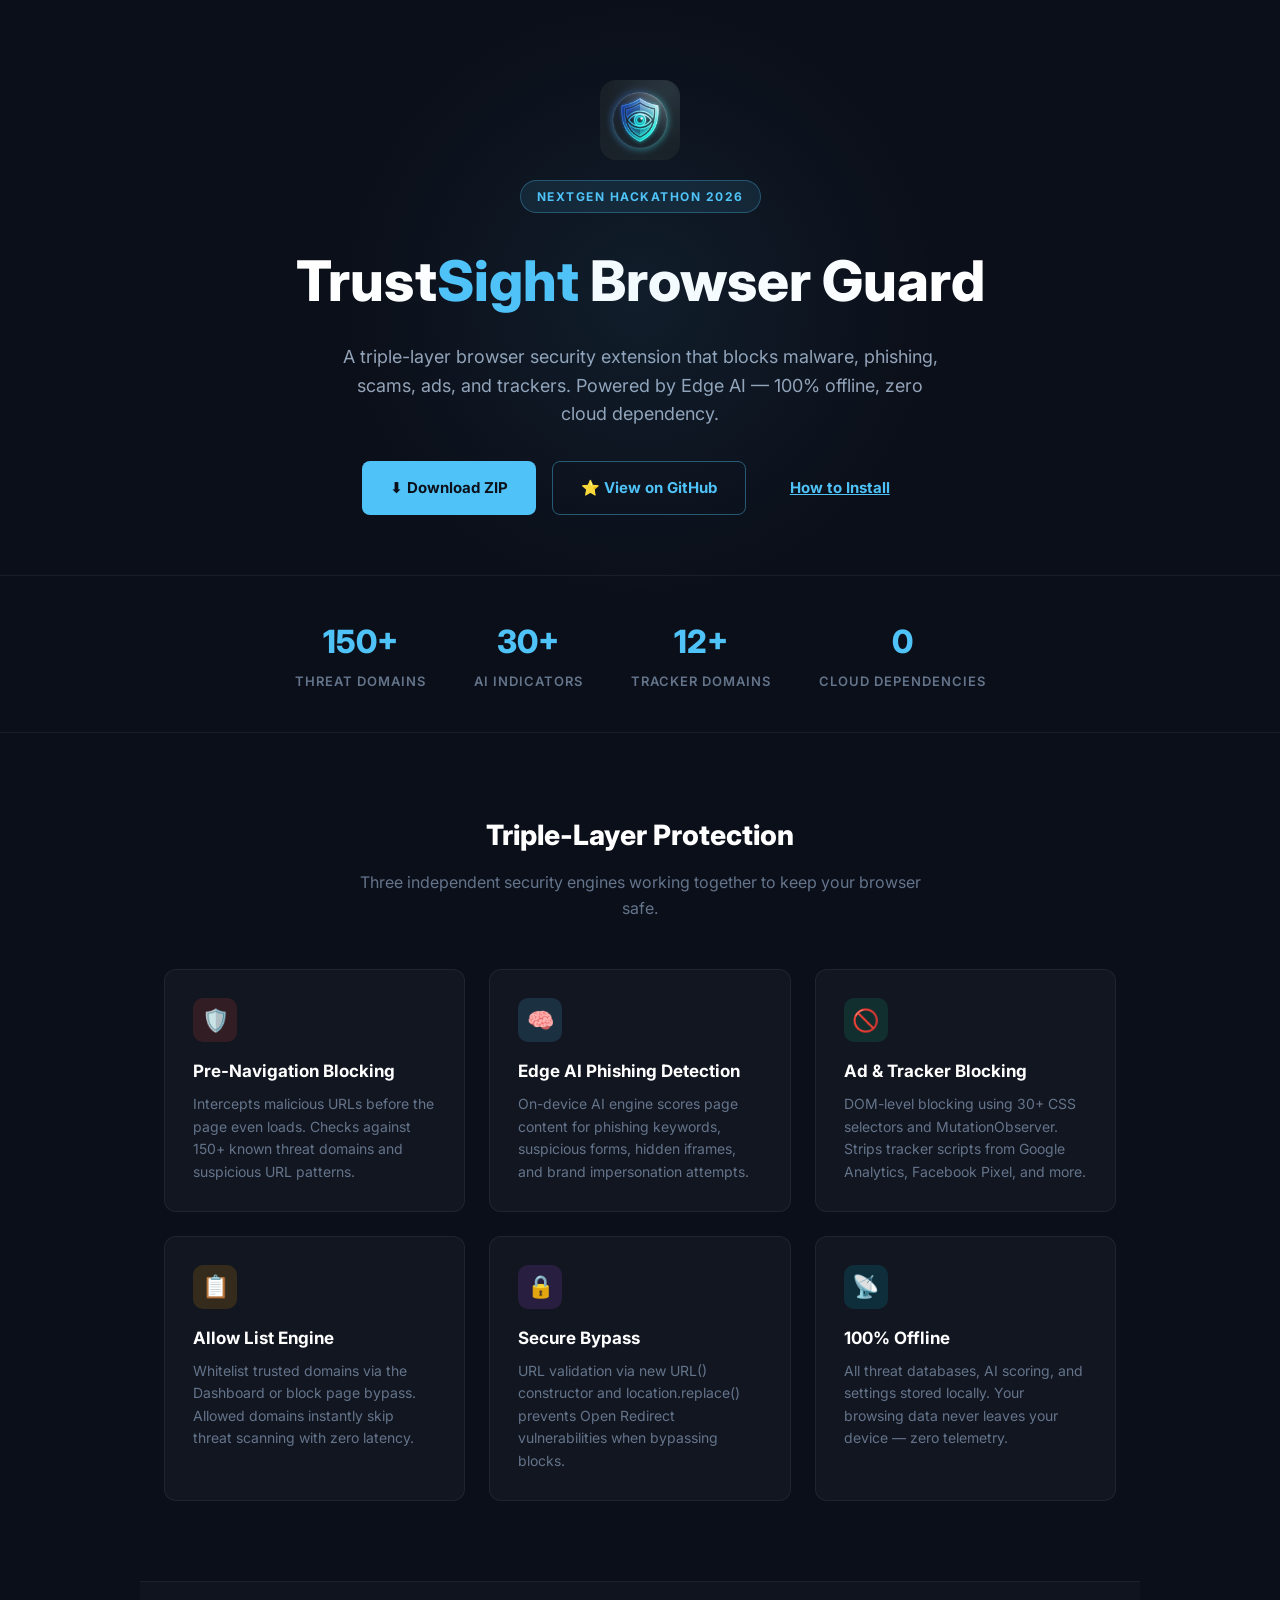
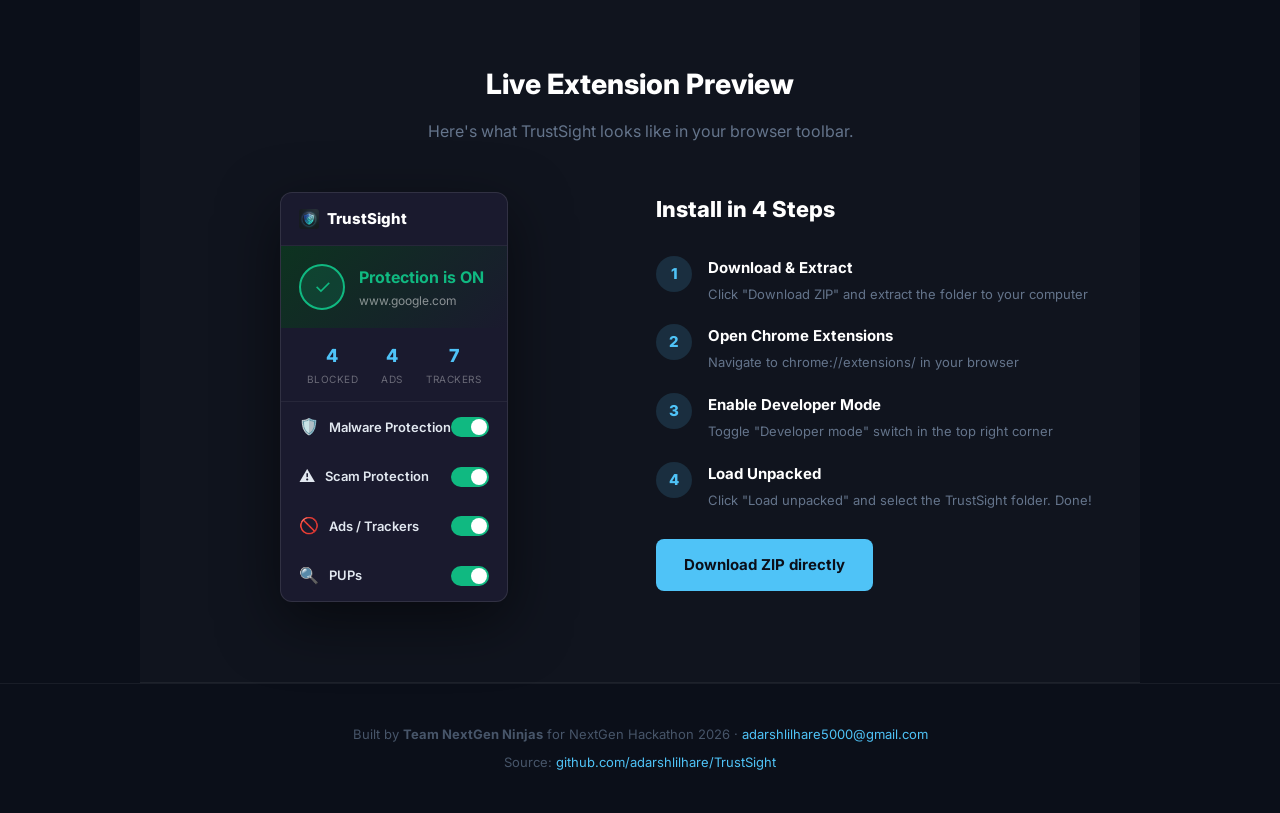
==== commit 0b000d89: "fix: enforce block display for hero logo to fix badge alignment" ====
--- a/index.html
+++ b/index.html
@@ -14,8 +14,8 @@
         /* Hero */
         .hero { text-align: center; padding: 80px 20px 60px; position: relative; }
         .hero::before { content: ''; position: absolute; top: 0; left: 50%; transform: translateX(-50%); width: 600px; height: 600px; background: radial-gradient(circle, rgba(79,195,247,0.08) 0%, transparent 70%); pointer-events: none; }
-        .hero-logo { width: 80px; height: 80px; border-radius: 16px; margin-bottom: 20px; animation: pulse 3s infinite; }
-        @keyframes pulse { 0%,100% { filter: drop-shadow(0 0 15px rgba(79,195,247,0.4)); } 50% { filter: drop-shadow(0 0 30px rgba(79,195,247,0.7)); transform: scale(1.03); } }
+        .hero-logo { display: block; margin: 0 auto 20px auto; width: 80px; height: 80px; border-radius: 16px; animation: pulse 3s infinite; }
+        @keyframes pulse { 0%,100% { filter: drop-shadow(0 0 15px rgba(79,195,247,0.4)); } 50% { filter: drop-shadow(0 0 30px rgba(79,195,247,0.7)); transform: scale(1.03); margin: 0 auto 20px auto; } }
         .badge { display: inline-block; background: rgba(79,195,247,0.1); border: 1px solid rgba(79,195,247,0.3); color: #4fc3f7; padding: 6px 16px; border-radius: 20px; font-size: 12px; font-weight: 700; letter-spacing: 1.5px; margin-bottom: 24px; text-transform: uppercase; }
         h1 { font-size: clamp(2rem, 5vw, 3.5rem); font-weight: 800; color: #ffffff; margin-bottom: 16px; }
         h1 span { color: #4fc3f7; }
